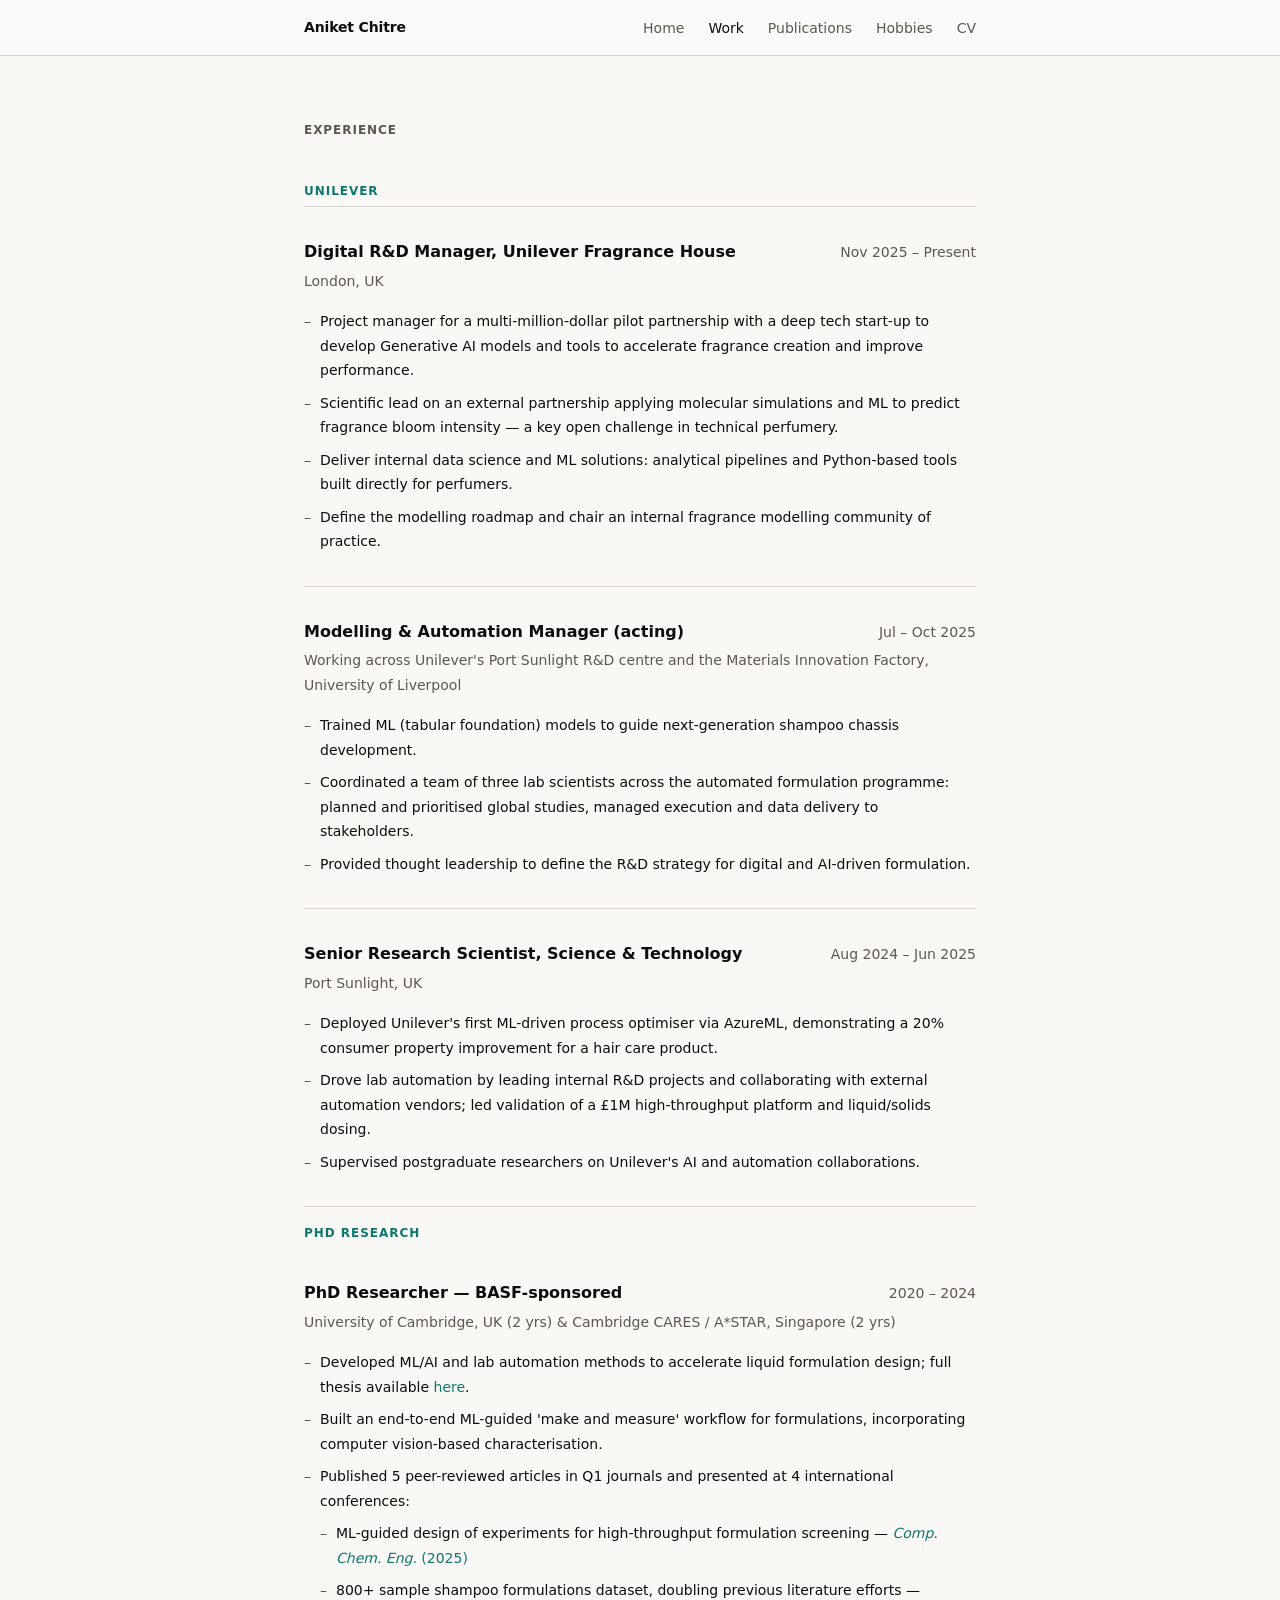
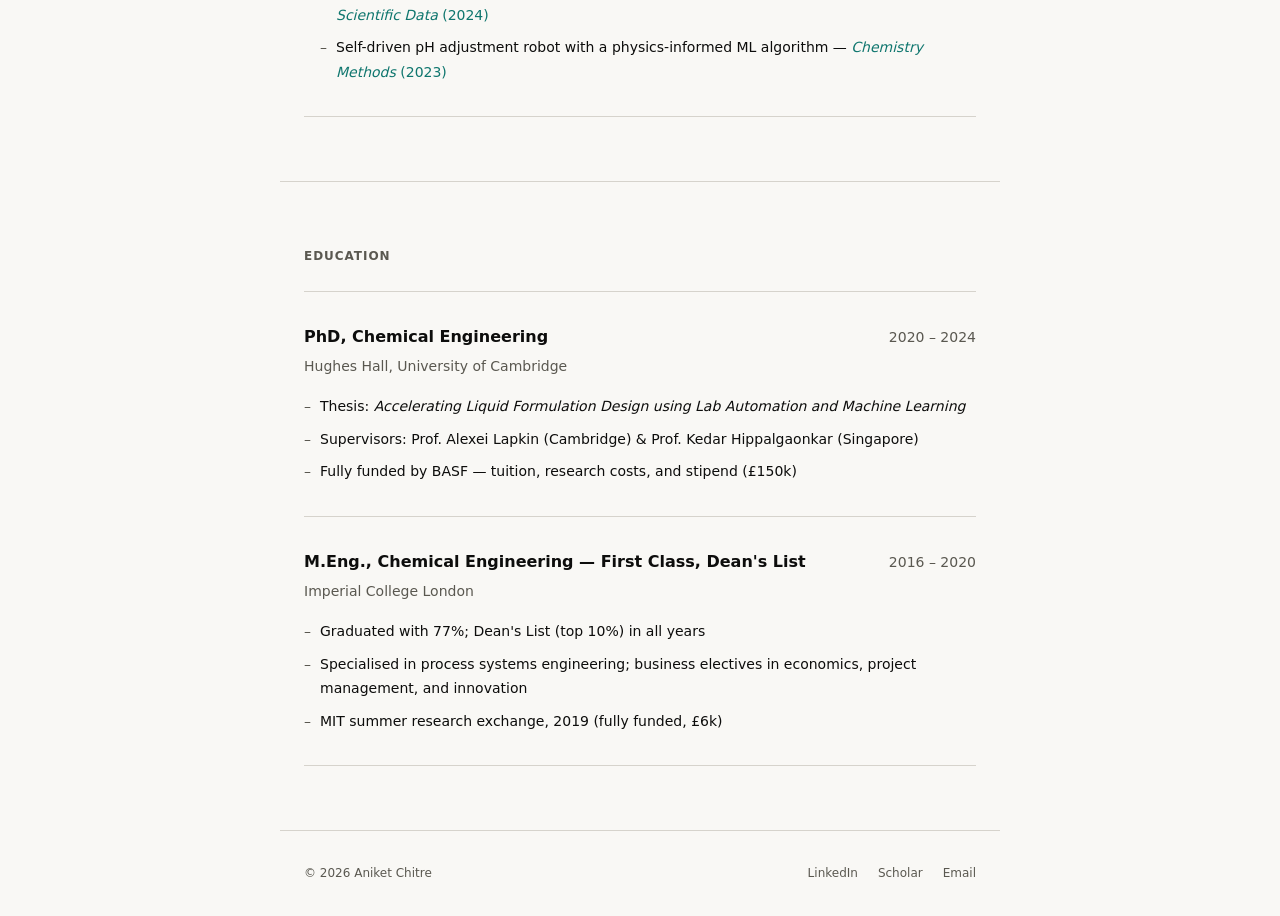
==== work.html @ fc76a4fe "Initial site launch" ====
<!DOCTYPE html>
<html lang="en">
<head>
  <meta charset="UTF-8" />
  <meta name="viewport" content="width=device-width, initial-scale=1.0" />
  <meta name="description" content="Work & Research — Aniket Chitre. ML, lab automation, and data science in consumer goods R&D." />
  <title>Work — Aniket Chitre</title>
  <link rel="stylesheet" href="style.css" />
</head>
<body>

  <!-- Navigation -->
  <nav class="nav">
    <div class="nav__inner">
      <a href="index.html" class="nav__logo">Aniket Chitre</a>
      <button class="nav__toggle" aria-label="Toggle navigation" aria-expanded="false">
        <span></span>
        <span></span>
        <span></span>
      </button>
      <ul class="nav__links" role="list">
        <li><a href="index.html"        class="nav__link">Home</a></li>
        <li><a href="work.html"         class="nav__link nav__link--active">Work</a></li>
        <li><a href="publications.html" class="nav__link">Publications</a></li>
        <li><a href="hobbies.html"      class="nav__link">Hobbies</a></li>
        <li><a href="cv.html"           class="nav__link">CV</a></li>
      </ul>
    </div>
  </nav>

  <main>

    <!-- Experience -->
    <section class="page-section container">
      <p class="section-label">Experience</p>

      <!-- Unilever -->
      <p class="employer-name">Unilever</p>

      <div class="role">
        <div class="role__header">
          <span class="role__title">Digital R&amp;D Manager, Unilever Fragrance House</span>
          <span class="role__dates">Nov 2025 – Present</span>
        </div>
        <p class="role__org">London, UK</p>
        <ul class="role__bullets" role="list">
          <li>Project manager for a multi-million-dollar pilot partnership with a deep tech start-up to develop Generative AI models and tools to accelerate fragrance creation and improve performance.</li>
          <li>Scientific lead on an external partnership applying molecular simulations and ML to predict fragrance bloom intensity — a key open challenge in technical perfumery.</li>
          <li>Deliver internal data science and ML solutions: analytical pipelines and Python-based tools built directly for perfumers.</li>
          <li>Define the modelling roadmap and chair an internal fragrance modelling community of practice.</li>
        </ul>
      </div>

      <div class="role">
        <div class="role__header">
          <span class="role__title">Modelling &amp; Automation Manager (acting)</span>
          <span class="role__dates">Jul – Oct 2025</span>
        </div>
        <p class="role__org">Working across Unilever's Port Sunlight R&amp;D centre and the Materials Innovation Factory, University of Liverpool</p>
        <ul class="role__bullets" role="list">
          <li>Trained ML (tabular foundation) models to guide next-generation shampoo chassis development.</li>
          <li>Coordinated a team of three lab scientists across the automated formulation programme: planned and prioritised global studies, managed execution and data delivery to stakeholders.</li>
          <li>Provided thought leadership to define the R&amp;D strategy for digital and AI-driven formulation.</li>
        </ul>
      </div>

      <div class="role">
        <div class="role__header">
          <span class="role__title">Senior Research Scientist, Science &amp; Technology</span>
          <span class="role__dates">Aug 2024 – Jun 2025</span>
        </div>
        <p class="role__org">Port Sunlight, UK</p>
        <ul class="role__bullets" role="list">
          <li>Deployed Unilever's first ML-driven process optimiser via AzureML, demonstrating a 20% consumer property improvement for a hair care product.</li>
          <li>Drove lab automation by leading internal R&amp;D projects and collaborating with external automation vendors; led validation of a £1M high-throughput platform and liquid/solids dosing.</li>
          <li>Supervised postgraduate researchers on Unilever's AI and automation collaborations.</li>
        </ul>
      </div>

      <!-- PhD -->
      <p class="employer-name" style="margin-top: var(--space-4);">PhD Research</p>

      <div class="role">
        <div class="role__header">
          <span class="role__title">PhD Researcher — BASF-sponsored</span>
          <span class="role__dates">2020 – 2024</span>
        </div>
        <p class="role__org">University of Cambridge, UK (2 yrs) &amp; Cambridge CARES / A*STAR, Singapore (2 yrs)</p>
        <ul class="role__bullets" role="list">
          <li>Developed ML/AI and lab automation methods to accelerate liquid formulation design; full thesis available <a href="https://www.repository.cam.ac.uk/handle/1810/376242" target="_blank" rel="noopener noreferrer">here</a>.</li>
          <li>Built an end-to-end ML-guided 'make and measure' workflow for formulations, incorporating computer vision-based characterisation.</li>
          <li>Published 5 peer-reviewed articles in Q1 journals and presented at 4 international conferences:
            <ul class="role__bullets" style="margin-top: var(--space-2);">
              <li>ML-guided design of experiments for high-throughput formulation screening — <a href="https://doi.org/10.1016/j.compchemeng.2025.109007" target="_blank" rel="noopener noreferrer"><em>Comp. Chem. Eng.</em> (2025)</a></li>
              <li>800+ sample shampoo formulations dataset, doubling previous literature efforts — <a href="https://www.nature.com/articles/s41597-024-03573-w" target="_blank" rel="noopener noreferrer"><em>Scientific Data</em> (2024)</a></li>
              <li>Self-driven pH adjustment robot with a physics-informed ML algorithm — <a href="https://doi.org/10.1002/cmtd.202300043" target="_blank" rel="noopener noreferrer"><em>Chemistry Methods</em> (2023)</a></li>
            </ul>
          </li>
        </ul>
      </div>

    </section>

    <!-- Education -->
    <section class="page-section container">
      <p class="section-label">Education</p>

      <div class="role">
        <div class="role__header">
          <span class="role__title">PhD, Chemical Engineering</span>
          <span class="role__dates">2020 – 2024</span>
        </div>
        <p class="role__org">Hughes Hall, University of Cambridge</p>
        <ul class="role__bullets" role="list">
          <li>Thesis: <em>Accelerating Liquid Formulation Design using Lab Automation and Machine Learning</em></li>
          <li>Supervisors: Prof. Alexei Lapkin (Cambridge) &amp; Prof. Kedar Hippalgaonkar (Singapore)</li>
          <li>Fully funded by BASF — tuition, research costs, and stipend (£150k)</li>
        </ul>
      </div>

      <div class="role">
        <div class="role__header">
          <span class="role__title">M.Eng., Chemical Engineering — First Class, Dean's List</span>
          <span class="role__dates">2016 – 2020</span>
        </div>
        <p class="role__org">Imperial College London</p>
        <ul class="role__bullets" role="list">
          <li>Graduated with 77%; Dean's List (top 10%) in all years</li>
          <li>Specialised in process systems engineering; business electives in economics, project management, and innovation</li>
          <li>MIT summer research exchange, 2019 (fully funded, £6k)</li>
        </ul>
      </div>

    </section>

  </main>

  <!-- Footer -->
  <footer class="footer container">
    <div class="footer__inner">
      <p class="footer__copy">&copy; 2026 Aniket Chitre</p>
      <nav class="footer__links" aria-label="Footer links">
        <a href="https://www.linkedin.com/in/aniket-chitre/" class="footer__link" target="_blank" rel="noopener noreferrer">LinkedIn</a>
        <a href="https://scholar.google.com/citations?user=DelMN4oAAAAJ&hl=en" class="footer__link" target="_blank" rel="noopener noreferrer">Scholar</a>
        <a href="mailto:ac2349@cantab.ac.uk" class="footer__link">Email</a>
      </nav>
    </div>
  </footer>

  <script>
    const toggle = document.querySelector('.nav__toggle');
    const links  = document.querySelector('.nav__links');
    toggle.addEventListener('click', () => {
      const open = links.classList.toggle('nav__links--open');
      toggle.setAttribute('aria-expanded', open);
    });
  </script>

</body>
</html>
---- style.css ----
/* ============================================================
   Design system — all colours, type, spacing defined here.
   No inline styles anywhere in the project.
   ============================================================ */

/* --- Custom properties ------------------------------------ */
:root {
  /* Colours */
  --color-bg:         #f9f8f5;
  --color-surface:    #ffffff;
  --color-border:     #d6d3cc;
  --color-text:       #0d0d0c;
  --color-muted:      #5a5850;
  --color-accent:     #0f766e;   /* deep teal */
  --color-accent-hover: #0a5c55;

  /* Typography */
  --font-sans: 'Inter', system-ui, -apple-system, sans-serif;
  --font-serif: 'Georgia', 'Times New Roman', serif;

  --text-xs:   0.75rem;    /* 12px */
  --text-sm:   0.875rem;   /* 14px */
  --text-base: 1rem;       /* 16px */
  --text-lg:   1.125rem;   /* 18px */
  --text-xl:   1.25rem;    /* 20px */
  --text-2xl:  1.5rem;     /* 24px */
  --text-3xl:  1.875rem;   /* 30px */
  --text-4xl:  2.25rem;    /* 36px */

  --leading-tight:  1.25;
  --leading-snug:   1.4;
  --leading-normal: 1.6;
  --leading-relaxed: 1.75;

  --weight-normal: 400;
  --weight-medium: 500;
  --weight-semibold: 600;
  --weight-bold: 700;

  /* Spacing */
  --space-1:  0.25rem;
  --space-2:  0.5rem;
  --space-3:  0.75rem;
  --space-4:  1rem;
  --space-5:  1.25rem;
  --space-6:  1.5rem;
  --space-8:  2rem;
  --space-10: 2.5rem;
  --space-12: 3rem;
  --space-16: 4rem;
  --space-20: 5rem;
  --space-24: 6rem;

  /* Layout */
  --max-width: 720px;
  --nav-height: 56px;

  /* Transitions */
  --transition: 150ms ease;
}

/* --- Reset ------------------------------------------------ */
*, *::before, *::after {
  box-sizing: border-box;
  margin: 0;
  padding: 0;
}

html {
  font-size: 16px;
  scroll-behavior: smooth;
  -webkit-text-size-adjust: 100%;
}

body {
  font-family: var(--font-sans);
  font-size: var(--text-base);
  font-weight: var(--weight-normal);
  line-height: var(--leading-normal);
  color: var(--color-text);
  background-color: var(--color-bg);
  -webkit-font-smoothing: antialiased;
  -moz-osx-font-smoothing: grayscale;
}

img {
  display: block;
  max-width: 100%;
}

a {
  color: var(--color-accent);
  text-decoration: none;
  transition: color var(--transition);
}

a:hover {
  color: var(--color-accent-hover);
}

ul, ol {
  list-style: none;
}

/* --- Typography ------------------------------------------- */
h1, h2, h3, h4 {
  line-height: var(--leading-tight);
  font-weight: var(--weight-bold);
  letter-spacing: -0.02em;
}

h1 { font-size: var(--text-4xl); }
h2 { font-size: var(--text-2xl); }
h3 { font-size: var(--text-xl);  font-weight: var(--weight-semibold); }
h4 { font-size: var(--text-lg);  font-weight: var(--weight-semibold); }

p {
  line-height: var(--leading-relaxed);
  color: var(--color-text);
}

p + p {
  margin-top: var(--space-4);
}

/* --- Layout ----------------------------------------------- */
.container {
  width: 100%;
  max-width: var(--max-width);
  margin-inline: auto;
  padding-inline: var(--space-6);
}

/* --- Navigation ------------------------------------------- */
.nav {
  position: sticky;
  top: 0;
  z-index: 100;
  height: var(--nav-height);
  background-color: rgba(250, 250, 248, 0.92);
  backdrop-filter: blur(8px);
  -webkit-backdrop-filter: blur(8px);
  border-bottom: 1px solid var(--color-border);
}

.nav__inner {
  display: flex;
  align-items: center;
  justify-content: space-between;
  height: 100%;
  max-width: var(--max-width);
  margin-inline: auto;
  padding-inline: var(--space-6);
}

.nav__logo {
  font-size: var(--text-sm);
  font-weight: var(--weight-semibold);
  color: var(--color-text);
  letter-spacing: -0.01em;
  text-decoration: none;
}

.nav__logo:hover {
  color: var(--color-text);
}

.nav__links {
  display: flex;
  align-items: center;
  gap: var(--space-6);
}

.nav__link {
  font-size: var(--text-sm);
  font-weight: var(--weight-medium);
  color: var(--color-muted);
  text-decoration: none;
  transition: color var(--transition);
}

.nav__link:hover,
.nav__link--active {
  color: var(--color-text);
}

/* Mobile nav toggle */
.nav__toggle {
  display: none;
  flex-direction: column;
  gap: 5px;
  cursor: pointer;
  padding: var(--space-2);
  background: none;
  border: none;
}

.nav__toggle span {
  display: block;
  width: 22px;
  height: 2px;
  background-color: var(--color-text);
  transition: var(--transition);
}

/* --- Main content ----------------------------------------- */
main {
  min-height: calc(100vh - var(--nav-height));
}

.page-section {
  padding-block: var(--space-16);
}

.page-section + .page-section {
  border-top: 1px solid var(--color-border);
}

.section-label {
  font-size: var(--text-xs);
  font-weight: var(--weight-semibold);
  letter-spacing: 0.08em;
  text-transform: uppercase;
  color: var(--color-muted);
  margin-bottom: var(--space-6);
}

/* --- Nav: dark hero variant ------------------------------- */
.has-dark-hero .nav {
  background-color: rgba(15, 15, 14, 0.88);
  border-bottom-color: rgba(255, 255, 255, 0.07);
}

.has-dark-hero .nav__logo {
  color: rgba(255, 255, 255, 0.9);
}

.has-dark-hero .nav__logo:hover {
  color: #ffffff;
}

.has-dark-hero .nav__link {
  color: rgba(255, 255, 255, 0.5);
}

.has-dark-hero .nav__link:hover,
.has-dark-hero .nav__link--active {
  color: #ffffff;
}

.has-dark-hero .nav__toggle span {
  background-color: #ffffff;
}

/* --- Hero (homepage) -------------------------------------- */
.hero {
  position: relative;
  overflow: hidden;
  padding-top: var(--space-20);
  padding-bottom: var(--space-16);
}

.hero__canvas {
  position: absolute;
  inset: 0;
  width: 100%;
  height: 100%;
  pointer-events: none;
  -webkit-mask-image: linear-gradient(
    to right,
    black 0%,
    black 16%,
    transparent 32%,
    transparent 68%,
    black 84%,
    black 100%
  );
  mask-image: linear-gradient(
    to right,
    black 0%,
    black 16%,
    transparent 32%,
    transparent 68%,
    black 84%,
    black 100%
  );
}

.hero__inner {
  position: relative;
  z-index: 1;
}

.hero--dark {
  background: linear-gradient(160deg, #141412 0%, #0f0f0e 60%);
  padding-top: var(--space-24);
  padding-bottom: var(--space-20);
}

.hero__inner {
  display: flex;
  align-items: flex-start;
  justify-content: space-between;
  gap: var(--space-12);
}

.hero__text {
  flex: 1;
}

.hero__name {
  font-size: clamp(2rem, 5vw, 2.75rem);
  font-weight: var(--weight-bold);
  letter-spacing: -0.03em;
  line-height: var(--leading-tight);
  margin-bottom: var(--space-2);
}

.hero--dark .hero__name {
  color: #ffffff;
}

.hero__title {
  font-size: var(--text-lg);
  color: var(--color-muted);
  font-weight: var(--weight-normal);
  margin-bottom: var(--space-6);
}

.hero--dark .hero__title {
  color: rgba(255, 255, 255, 0.45);
}

.hero__bio {
  font-size: var(--text-base);
  line-height: var(--leading-relaxed);
  color: var(--color-text);
  max-width: 480px;
  margin-bottom: var(--space-8);
}

.hero--dark .hero__bio {
  color: rgba(255, 255, 255, 0.7);
}

.hero__photo {
  flex-shrink: 0;
  width: 160px;
  height: 160px;
  border-radius: 50%;
  object-fit: cover;
  object-position: center top;
  border: 1px solid var(--color-border);
}

.hero--dark .hero__photo {
  border-color: rgba(255, 255, 255, 0.12);
  box-shadow: 0 0 0 4px rgba(255, 255, 255, 0.04);
}

/* --- Social links ----------------------------------------- */
.social-links {
  display: flex;
  align-items: center;
  gap: var(--space-5);
  flex-wrap: wrap;
}

.social-link {
  display: flex;
  align-items: center;
  gap: var(--space-2);
  font-size: var(--text-sm);
  font-weight: var(--weight-medium);
  color: var(--color-muted);
  text-decoration: none;
  transition: color var(--transition);
}

.social-link:hover {
  color: var(--color-text);
}

.hero--dark .social-link {
  color: rgba(255, 255, 255, 0.4);
}

.hero--dark .social-link:hover {
  color: rgba(255, 255, 255, 0.9);
}

.social-link svg {
  width: 16px;
  height: 16px;
  flex-shrink: 0;
}

/* --- News feed -------------------------------------------- */
.news-list {
  display: flex;
  flex-direction: column;
  gap: 0;
}

.news-item {
  display: grid;
  grid-template-columns: 100px 1fr;
  gap: var(--space-6);
  padding-block: var(--space-4);
  border-bottom: 1px solid var(--color-border);
  align-items: baseline;
}

.news-item:first-child {
  border-top: 1px solid var(--color-border);
}

.news-date {
  font-size: var(--text-sm);
  color: var(--color-muted);
  font-variant-numeric: tabular-nums;
  white-space: nowrap;
}

.news-text {
  font-size: var(--text-sm);
  line-height: var(--leading-snug);
  color: var(--color-text);
}

.news-text a {
  color: inherit;
  text-decoration: underline;
  text-decoration-color: var(--color-border);
  text-underline-offset: 2px;
  transition: text-decoration-color var(--transition);
}

.news-text a:hover {
  text-decoration-color: var(--color-accent);
  color: var(--color-text);
}

/* --- Work / Experience ------------------------------------ */
.employer-name {
  font-size: var(--text-xs);
  font-weight: var(--weight-bold);
  letter-spacing: 0.08em;
  text-transform: uppercase;
  color: var(--color-accent);
  margin-bottom: var(--space-1);
  margin-top: var(--space-10);
}

.employer-name:first-of-type {
  margin-top: 0;
}

.role {
  padding-block: var(--space-8);
  border-bottom: 1px solid var(--color-border);
}

.role:first-of-type {
  border-top: 1px solid var(--color-border);
}

.role__header {
  display: flex;
  justify-content: space-between;
  align-items: baseline;
  gap: var(--space-4);
  margin-bottom: var(--space-1);
  flex-wrap: wrap;
}

.role__title {
  font-size: var(--text-base);
  font-weight: var(--weight-semibold);
  color: var(--color-text);
}

.role__dates {
  font-size: var(--text-sm);
  color: var(--color-muted);
  white-space: nowrap;
  font-variant-numeric: tabular-nums;
}

.role__org {
  font-size: var(--text-sm);
  color: var(--color-muted);
  margin-bottom: var(--space-4);
}

.role__bullets {
  display: flex;
  flex-direction: column;
  gap: var(--space-2);
  padding-left: var(--space-4);
}

.role__bullets li {
  font-size: var(--text-sm);
  line-height: var(--leading-relaxed);
  color: var(--color-text);
  position: relative;
}

.role__bullets li::before {
  content: '–';
  position: absolute;
  left: calc(-1 * var(--space-4));
  color: var(--color-muted);
}

/* --- Publications ----------------------------------------- */
.pub-list {
  display: flex;
  flex-direction: column;
  gap: var(--space-6);
}

.pub-item {
  padding-bottom: var(--space-6);
  border-bottom: 1px solid var(--color-border);
}

.pub-item:first-child {
  padding-top: var(--space-6);
  border-top: 1px solid var(--color-border);
}

.pub-title {
  font-size: var(--text-sm);
  font-weight: var(--weight-medium);
  line-height: var(--leading-snug);
  color: var(--color-text);
  margin-bottom: var(--space-1);
}

.pub-meta {
  font-size: var(--text-xs);
  color: var(--color-muted);
  line-height: var(--leading-snug);
}

.pub-meta a {
  color: var(--color-muted);
  text-decoration: underline;
  text-decoration-color: var(--color-border);
  text-underline-offset: 2px;
}

.pub-meta a:hover {
  color: var(--color-accent);
}

/* --- Hobbies collage ------------------------------------- */
.collage {
  display: grid;
  grid-template-columns: repeat(4, 1fr);
  grid-template-rows: 220px 220px 220px;
  gap: 6px;
}

.collage__item {
  overflow: hidden;
  border-radius: 6px;
  background-color: var(--color-border);
}

.collage__item img {
  width: 100%;
  height: 100%;
  object-fit: cover;
  object-position: center;
  display: block;
  transition: transform 500ms ease;
}

.collage__item:hover img {
  transform: scale(1.04);
}

/* Grid placement */
.collage__item:nth-child(1) { grid-column: 1 / 3; grid-row: 1; }
.collage__item:nth-child(2) { grid-column: 3;     grid-row: 1; }
.collage__item:nth-child(3) { grid-column: 4;     grid-row: 1; }
.collage__item:nth-child(4) { grid-column: 1;     grid-row: 2 / 4; } /* portrait */
.collage__item:nth-child(5) { grid-column: 2;     grid-row: 2; }
.collage__item:nth-child(6) { grid-column: 3;     grid-row: 2; }
.collage__item:nth-child(7) { grid-column: 4;     grid-row: 2; }
.collage__item:nth-child(8) { grid-column: 2 / 5; grid-row: 3; }

@media (max-width: 640px) {
  .collage {
    grid-template-columns: repeat(2, 1fr);
    grid-template-rows: repeat(5, 160px);
  }

  .collage__item:nth-child(1) { grid-column: 1 / 3; grid-row: 1; }
  .collage__item:nth-child(2) { grid-column: 1;     grid-row: 2; }
  .collage__item:nth-child(3) { grid-column: 2;     grid-row: 2; }
  .collage__item:nth-child(4) { grid-column: 1;     grid-row: 3 / 5; }
  .collage__item:nth-child(5) { grid-column: 2;     grid-row: 3; }
  .collage__item:nth-child(6) { grid-column: 2;     grid-row: 4; }
  .collage__item:nth-child(7) { grid-column: 1 / 3; grid-row: 5; }
  .collage__item:nth-child(8) { display: none; }
}

/* --- CV page --------------------------------------------- */
.cv-page {
  display: flex;
  flex-direction: column;
  align-items: flex-start;
  gap: var(--space-8);
  padding-block: var(--space-20);
}

.btn {
  display: inline-flex;
  align-items: center;
  gap: var(--space-2);
  padding: var(--space-3) var(--space-6);
  font-size: var(--text-sm);
  font-weight: var(--weight-medium);
  border-radius: 6px;
  transition: background-color var(--transition), color var(--transition);
  text-decoration: none;
}

.btn--primary {
  background-color: var(--color-text);
  color: var(--color-bg);
}

.btn--primary:hover {
  background-color: #333;
  color: var(--color-bg);
}

.btn svg {
  width: 16px;
  height: 16px;
}

/* --- Footer ----------------------------------------------- */
.footer {
  border-top: 1px solid var(--color-border);
  padding-block: var(--space-8);
}

.footer__inner {
  display: flex;
  justify-content: space-between;
  align-items: center;
  flex-wrap: wrap;
  gap: var(--space-4);
}

.footer__copy {
  font-size: var(--text-xs);
  color: var(--color-muted);
}

.footer__links {
  display: flex;
  gap: var(--space-5);
}

.footer__link {
  font-size: var(--text-xs);
  color: var(--color-muted);
  text-decoration: none;
  transition: color var(--transition);
}

.footer__link:hover {
  color: var(--color-text);
}

/* --- Utility ---------------------------------------------- */
.text-muted  { color: var(--color-muted); }
.text-sm     { font-size: var(--text-sm); }
.text-xs     { font-size: var(--text-xs); }
.mt-2        { margin-top: var(--space-2); }
.mt-4        { margin-top: var(--space-4); }
.mt-8        { margin-top: var(--space-8); }

/* --- Responsive ------------------------------------------- */
@media (max-width: 640px) {
  :root {
    --text-4xl: 2rem;
    --text-3xl: 1.5rem;
  }

  .hero__inner {
    flex-direction: column-reverse;
    gap: var(--space-6);
  }

  .hero__photo {
    width: 100px;
    height: 100px;
  }

  .hero__bio {
    max-width: 100%;
  }

  .nav__links {
    display: none;
    position: absolute;
    top: var(--nav-height);
    left: 0;
    right: 0;
    flex-direction: column;
    align-items: flex-start;
    gap: 0;
    background-color: var(--color-bg);
    border-bottom: 1px solid var(--color-border);
    padding: var(--space-4) var(--space-6);
  }

  .has-dark-hero .nav__links {
    background-color: #0f0f0e;
    border-bottom-color: rgba(255, 255, 255, 0.07);
  }

  .nav__links--open {
    display: flex;
  }

  .nav__link {
    padding-block: var(--space-3);
    font-size: var(--text-base);
  }

  .nav__toggle {
    display: flex;
  }

  .news-item {
    grid-template-columns: 80px 1fr;
    gap: var(--space-4);
  }

  .role__header {
    flex-direction: column;
    gap: var(--space-1);
  }
}

/* --- Inter font (self-hosted via Google Fonts) ------------ */
@import url('https://fonts.googleapis.com/css2?family=Inter:wght@400;500;600;700&display=swap');
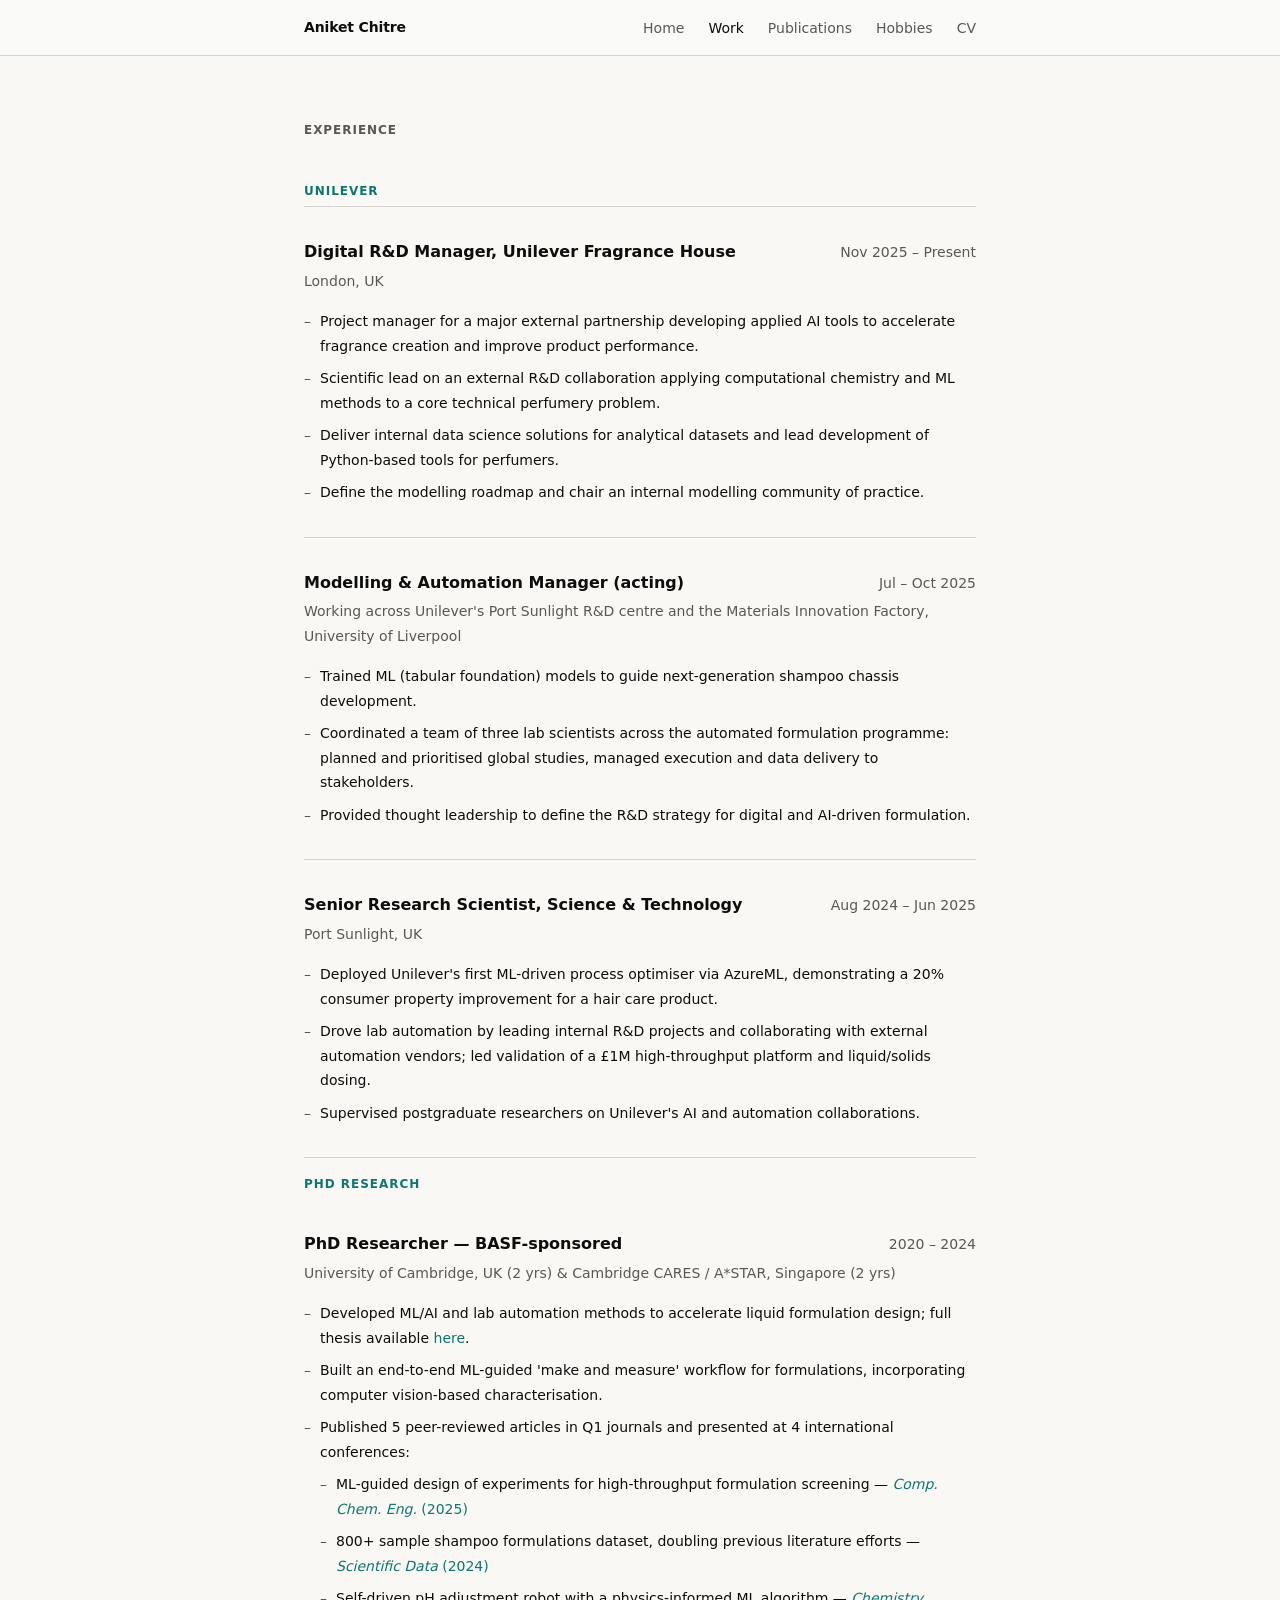
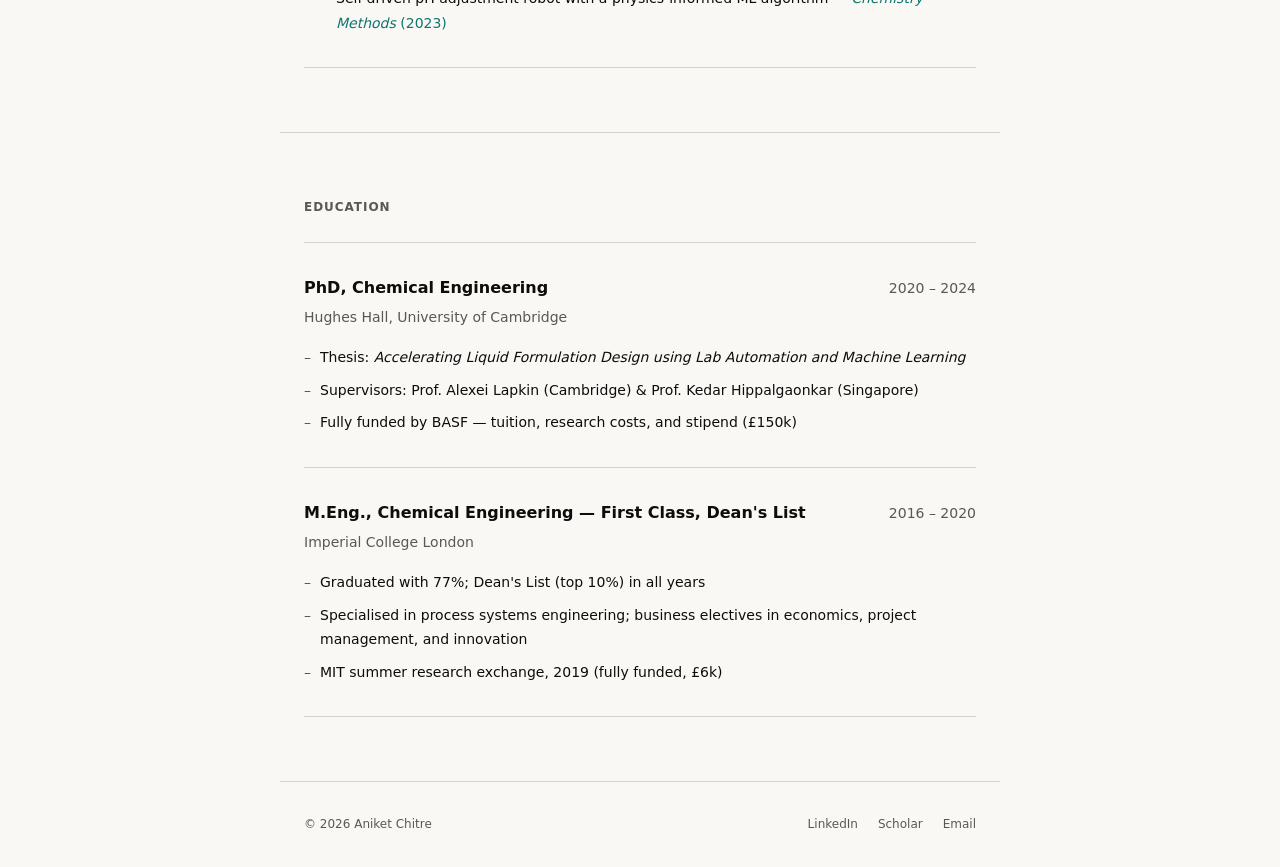
==== commit 626c7ceb: "Revise project descriptions in work.html" ====
--- a/work.html
+++ b/work.html
@@ -44,10 +44,10 @@
         </div>
         <p class="role__org">London, UK</p>
         <ul class="role__bullets" role="list">
-          <li>Project manager for a multi-million-dollar pilot partnership with a deep tech start-up to develop Generative AI models and tools to accelerate fragrance creation and improve performance.</li>
-          <li>Scientific lead on an external partnership applying molecular simulations and ML to predict fragrance bloom intensity — a key open challenge in technical perfumery.</li>
-          <li>Deliver internal data science and ML solutions: analytical pipelines and Python-based tools built directly for perfumers.</li>
-          <li>Define the modelling roadmap and chair an internal fragrance modelling community of practice.</li>
+          <li>Project manager for a major external partnership developing applied AI tools to accelerate fragrance creation and improve product performance.</li>
+          <li>Scientific lead on an external R&D collaboration applying computational chemistry and ML methods to a core technical perfumery problem.</li>
+          <li>Deliver internal data science solutions for analytical datasets and lead development of Python-based tools for perfumers.</li>
+          <li>Define the modelling roadmap and chair an internal modelling community of practice.</li>
         </ul>
       </div>
 
